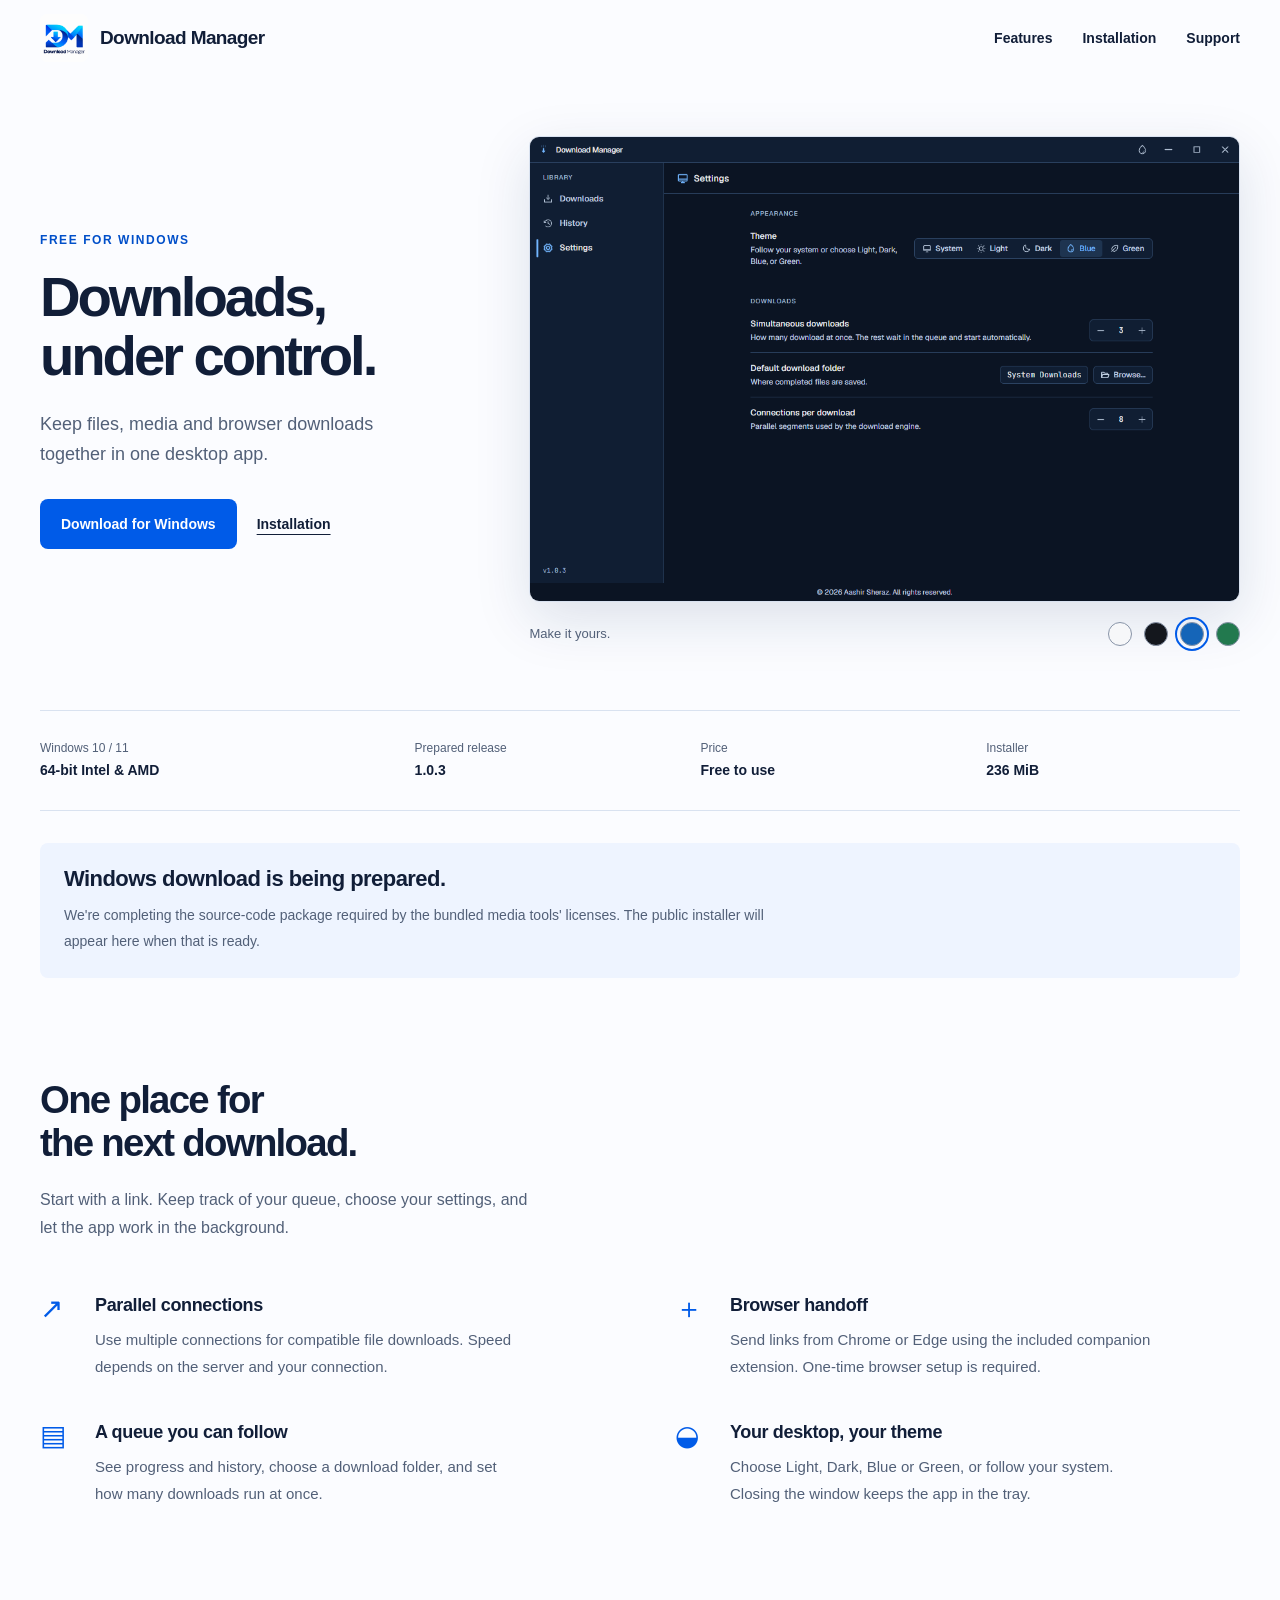
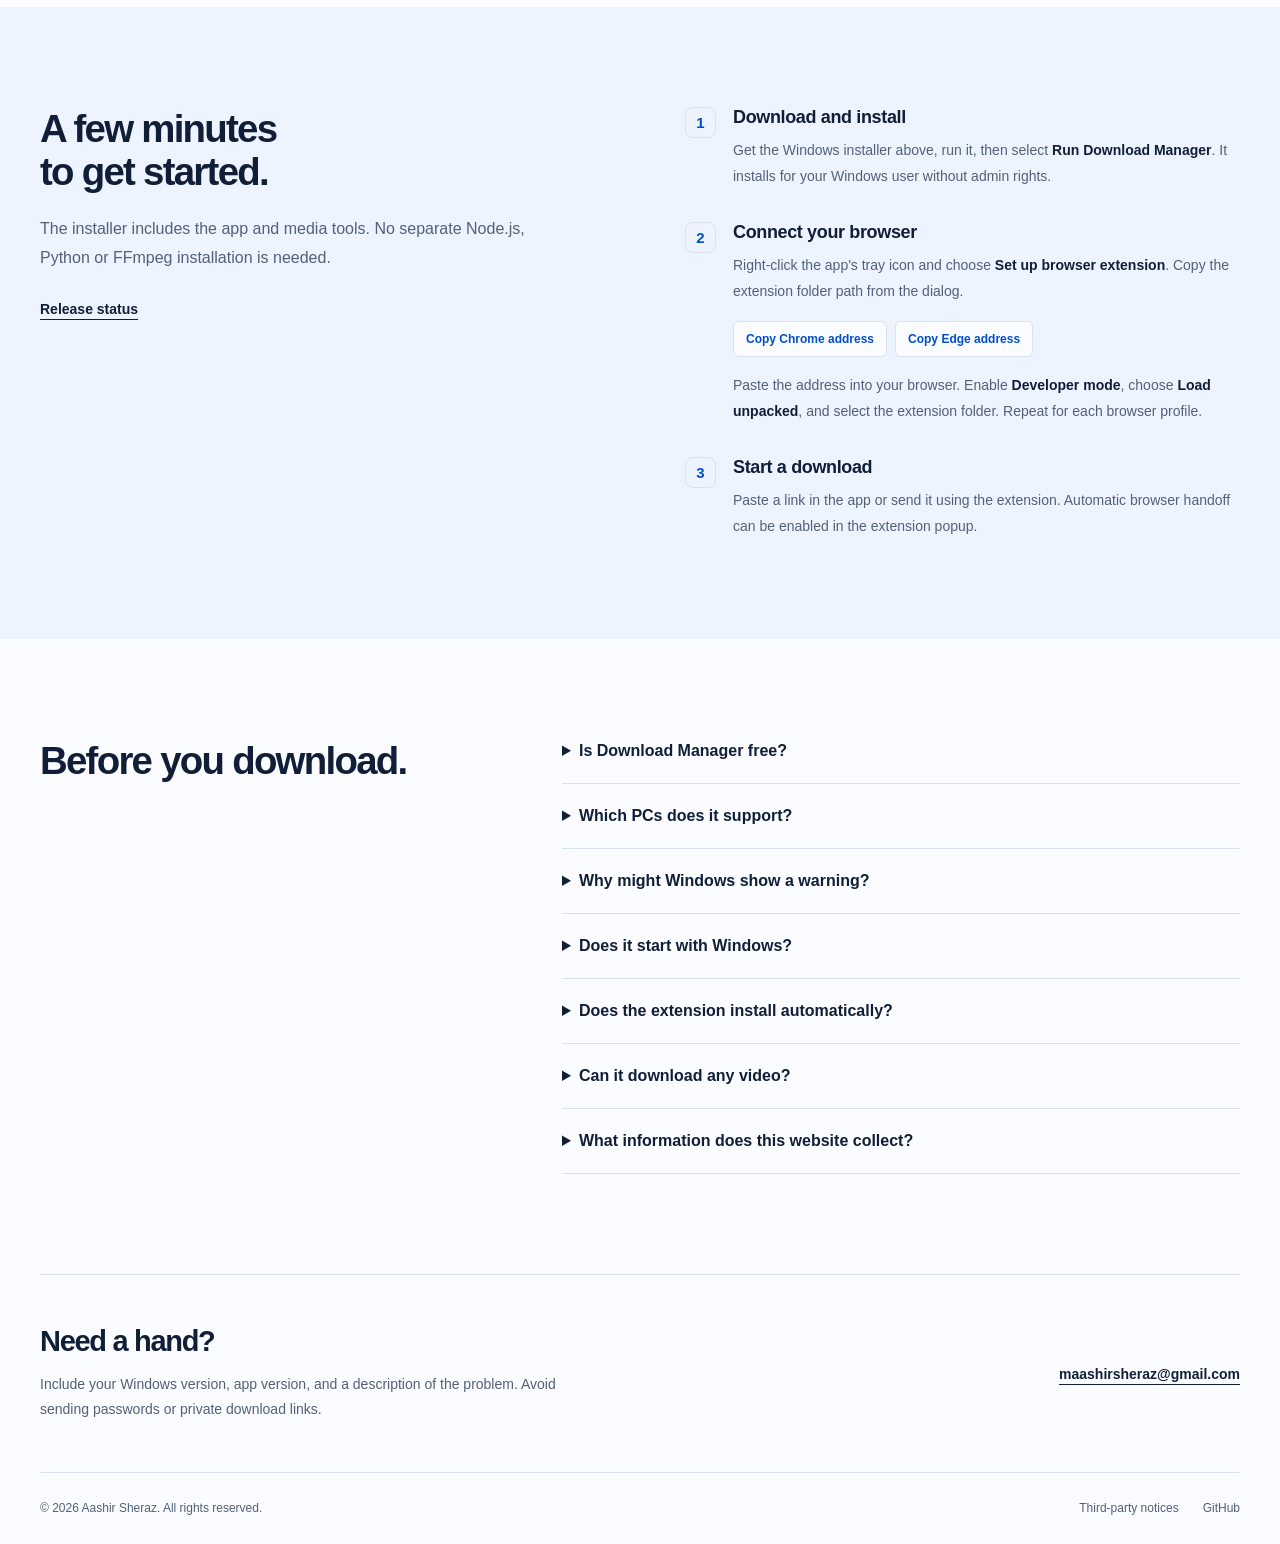
==== index.html @ 5e59c63c "Publish Download Manager website and third-party notices" ====
<!doctype html>
<html lang="en">
  <head>
    <meta charset="utf-8" />
    <meta name="viewport" content="width=device-width, initial-scale=1" />
    <meta name="color-scheme" content="light dark" />
    <meta
      name="description"
      content="Download Manager by Aashir Sheraz. A free Windows desktop app for organizing downloads, parallel connections and browser handoff."
    />
    <meta name="theme-color" content="#005be8" />
    <meta property="og:title" content="Download Manager | Free for Windows" />
    <meta
      property="og:description"
      content="Organize your downloads in one Windows app. Free to use, with a companion extension for Chrome and Edge."
    />
    <meta property="og:type" content="website" />
    <meta property="og:url" content="https://simplyaashir.github.io/download-manager/" />
    <meta
      property="og:image"
      content="https://simplyaashir.github.io/download-manager/assets/logo.png"
    />
    <meta name="referrer" content="strict-origin-when-cross-origin" />
    <title>Download Manager | Free for Windows</title>
    <link rel="canonical" href="https://simplyaashir.github.io/download-manager/" />
    <link rel="icon" type="image/png" href="assets/logo.png" />
    <link rel="preload" as="image" href="assets/app-blue.png" fetchpriority="high" />
    <link rel="stylesheet" href="styles.css" />
    <script src="site.js" defer></script>
  </head>
  <body>
    <a class="skip" href="#main">Skip to content</a>
    <header class="header wrap">
      <a class="brand" href="./" aria-label="Download Manager home"
        ><img src="assets/logo.png" width="48" height="48" alt="" /><span
          >Download Manager</span
        ></a
      >
      <nav aria-label="Main navigation">
        <a href="#features">Features</a><a href="#installation">Installation</a
        ><a href="mailto:maashirsheraz@gmail.com">Support</a>
      </nav>
    </header>
    <main id="main">
      <section class="hero wrap" aria-labelledby="hero-title">
        <div class="hero-copy">
          <p class="eyebrow">Free for Windows</p>
          <h1 id="hero-title">Downloads,<br />under control.</h1>
          <p class="intro">
            Keep files, media and browser downloads together in one desktop app.
          </p>
          <div class="actions">
            <a class="button primary" data-download href="#release-status"
              >Download for Windows</a
            ><a class="text-link" href="#installation">Installation</a>
          </div>
        </div>
        <figure class="preview">
          <img
            id="app-preview"
            src="assets/app-blue.png"
            width="1100"
            height="720"
            alt="Download Manager Settings in the Blue theme, showing appearance and download controls"
            fetchpriority="high"
          />
          <figcaption>
            <span>Make it yours.</span>
            <div class="theme-picker" role="group" aria-label="Preview app themes">
              <button
                class="swatch light"
                data-preview="light"
                aria-label="Preview Light theme"
                aria-pressed="false"
              ></button
              ><button
                class="swatch dark"
                data-preview="dark"
                aria-label="Preview Dark theme"
                aria-pressed="false"
              ></button
              ><button
                class="swatch blue"
                data-preview="blue"
                aria-label="Preview Blue theme"
                aria-pressed="true"
              ></button
              ><button
                class="swatch green"
                data-preview="green"
                aria-label="Preview Green theme"
                aria-pressed="false"
              ></button>
            </div>
          </figcaption>
        </figure>
      </section>
      <div class="compatibility wrap" aria-label="Download details">
        <p>Windows 10 / 11 <strong>64-bit Intel &amp; AMD</strong></p>
        <p>Prepared release <strong>1.0.3</strong></p>
        <p>Price <strong>Free to use</strong></p>
        <p>Installer <strong>236 MiB</strong></p>
      </div>
      <section
        id="release-status"
        class="wrap release-status"
        aria-labelledby="release-title"
      >
        <h2 id="release-title">Windows download is being prepared.</h2>
        <p>
          We're completing the source-code package required by the bundled media tools'
          licenses. The public installer will appear here when that is ready.
        </p>
      </section>
      <section
        id="features"
        class="features wrap section"
        aria-labelledby="features-title"
      >
        <div class="section-heading">
          <h2 id="features-title">One place for<br />the next download.</h2>
          <p>
            Start with a link. Keep track of your queue, choose your settings, and let the
            app work in the background.
          </p>
        </div>
        <div class="feature-grid">
          <article>
            <span class="feature-symbol" aria-hidden="true">↗</span>
            <h3>Parallel connections</h3>
            <p>
              Use multiple connections for compatible file downloads. Speed depends on the
              server and your connection.
            </p>
          </article>
          <article>
            <span class="feature-symbol" aria-hidden="true">＋</span>
            <h3>Browser handoff</h3>
            <p>
              Send links from Chrome or Edge using the included companion extension.
              One-time browser setup is required.
            </p>
          </article>
          <article>
            <span class="feature-symbol" aria-hidden="true">▤</span>
            <h3>A queue you can follow</h3>
            <p>
              See progress and history, choose a download folder, and set how many
              downloads run at once.
            </p>
          </article>
          <article>
            <span class="feature-symbol" aria-hidden="true">◒</span>
            <h3>Your desktop, your theme</h3>
            <p>
              Choose Light, Dark, Blue or Green, or follow your system. Closing the window
              keeps the app in the tray.
            </p>
          </article>
        </div>
      </section>
      <section
        id="installation"
        class="installation section"
        aria-labelledby="install-title"
      >
        <div class="wrap install-grid">
          <div>
            <h2 id="install-title">A few minutes<br />to get started.</h2>
            <p class="section-intro">
              The installer includes the app and media tools. No separate Node.js, Python
              or FFmpeg installation is needed.
            </p>
            <a class="text-link" href="#release-status">Release status</a>
          </div>
          <ol class="steps">
            <li>
              <h3>Download and install</h3>
              <p>
                Get the Windows installer above, run it, then select
                <strong>Run Download Manager</strong>. It installs for your Windows user
                without admin rights.
              </p>
            </li>
            <li>
              <h3>Connect your browser</h3>
              <p>
                Right-click the app's tray icon and choose
                <strong>Set up browser extension</strong>. Copy the extension folder path
                from the dialog.
              </p>
              <div class="browser-tools">
                <button class="copy-address" data-copy="chrome://extensions">
                  Copy Chrome address</button
                ><button class="copy-address" data-copy="edge://extensions">
                  Copy Edge address
                </button>
              </div>
              <p>
                Paste the address into your browser. Enable
                <strong>Developer mode</strong>, choose <strong>Load unpacked</strong>,
                and select the extension folder. Repeat for each browser profile.
              </p>
            </li>
            <li>
              <h3>Start a download</h3>
              <p>
                Paste a link in the app or send it using the extension. Automatic browser
                handoff can be enabled in the extension popup.
              </p>
            </li>
          </ol>
        </div>
      </section>
      <section class="faq wrap section" aria-labelledby="faq-title">
        <h2 id="faq-title">Before you download.</h2>
        <div class="faq-list">
          <details>
            <summary>Is Download Manager free?</summary>
            <p>
              Yes. Anyone can use Download Manager for free. The app remains copyrighted
              by Aashir Sheraz; third-party components retain their own licenses.
            </p>
          </details>
          <details>
            <summary>Which PCs does it support?</summary>
            <p>
              This installer is for Windows 10 and 11 on 64-bit Intel or AMD PCs. It is
              not a 32-bit, macOS, Linux or native Windows ARM build. Installation was
              tested on Windows 10.
            </p>
          </details>
          <details>
            <summary>Why might Windows show a warning?</summary>
            <p>
              The current installer is unsigned, so Windows may show an unknown-publisher
              or reputation warning. Download from this website's GitHub release and
              compare the SHA-256 checksum. A checksum confirms file integrity; it is not
              a publisher signature.
            </p>
          </details>
          <details>
            <summary>Does it start with Windows?</summary>
            <p>
              A fresh install enables background startup after Windows sign-in. You can
              change <strong>Start with Windows</strong> in the tray menu. Closing the
              window keeps the app active; choose <strong>Quit</strong> from the tray to
              stop it.
            </p>
          </details>
          <details>
            <summary>Does the extension install automatically?</summary>
            <p>
              The extension files come with the app, but Chrome and Edge require the
              one-time Load unpacked step above. It is not currently published in a
              browser extension store. After an app upgrade, reload the extension or
              restart the browser.
            </p>
          </details>
          <details>
            <summary>Can it download any video?</summary>
            <p>
              Media extraction depends on support for the website and format. Protected or
              sign-in-only media may not work. Only download content you have permission
              to save.
            </p>
          </details>
          <details>
            <summary>What information does this website collect?</summary>
            <p>
              This page has no analytics, advertising, forms or tracking cookies. GitHub
              hosts the website and installer and may process request information under
              its
              <a
                href="https://docs.github.com/en/site-policy/privacy-policies/github-general-privacy-statement"
                >privacy statement</a
              >. Download requests go to GitHub. Support email uses your email provider.
            </p>
          </details>
        </div>
      </section>
      <section class="support wrap" aria-labelledby="support-title">
        <div>
          <h2 id="support-title">Need a hand?</h2>
          <p>
            Include your Windows version, app version, and a description of the problem.
            Avoid sending passwords or private download links.
          </p>
        </div>
        <a class="text-link" href="mailto:maashirsheraz@gmail.com"
          >maashirsheraz@gmail.com</a
        >
      </section>
    </main>
    <footer class="footer wrap">
      <p>© 2026 Aashir Sheraz. All rights reserved.</p>
      <div>
        <a href="third-party.html">Third-party notices</a
        ><a href="https://github.com/simplyAashir/download-manager">GitHub</a>
      </div>
    </footer>
    <p id="copy-status" class="sr-only" role="status" aria-live="polite"></p>
  </body>
</html>
---- styles.css ----
/* Native CSS, with a restrained blue palette derived from the supplied logo. */
:root {
  color-scheme: light dark;
  --bg: #fbfcff;
  --surface: #eef4ff;
  --text: #111e38;
  --muted: #526078;
  --line: #d9e2f0;
  --accent: #005be8;
  --on-accent: #fff;
  --link: #004fc9;
  --button-hover: #004ac0;
}
* {
  box-sizing: border-box;
}
html {
  scroll-behavior: smooth;
  scroll-padding-top: 28px;
}
body {
  margin: 0;
  background: var(--bg);
  color: var(--text);
  font-family: 'Segoe UI', Arial, sans-serif;
  -webkit-font-smoothing: antialiased;
}
a {
  color: inherit;
  text-decoration: none;
}
button {
  font: inherit;
  cursor: pointer;
}
a,
button,
summary {
  -webkit-tap-highlight-color: transparent;
}
:focus-visible {
  outline: 3px solid var(--accent);
  outline-offset: 5px;
}
.wrap {
  width: min(1240px, calc(100% - 80px));
  margin-inline: auto;
}
.header {
  height: 76px;
  display: flex;
  align-items: center;
  justify-content: space-between;
  gap: 24px;
}
.brand {
  display: flex;
  align-items: center;
  gap: 12px;
  font-size: 19px;
  font-weight: 650;
  letter-spacing: -0.6px;
  white-space: nowrap;
}
.brand img {
  width: 48px;
  height: 48px;
  object-fit: contain;
  border-radius: 8px;
  background: #fff;
}
nav {
  display: flex;
  align-items: center;
  gap: 30px;
  font-size: 14px;
  font-weight: 600;
}
nav a:hover,
.text-link:hover,
.footer a:hover {
  color: var(--accent);
}
.hero {
  display: grid;
  grid-template-columns: 0.85fr 1.35fr;
  gap: 42px;
  align-items: center;
  min-height: 510px;
  padding-block: 60px 64px;
}
.eyebrow {
  font-size: 12px;
  font-weight: 700;
  letter-spacing: 0.13em;
  text-transform: uppercase;
  color: var(--link);
  margin: 0 0 20px;
}
h1 {
  font-size: clamp(44px, 4.4vw, 64px);
  letter-spacing: -0.055em;
  font-weight: 650;
  line-height: 1.06;
  margin: 0;
}
.intro {
  max-width: 345px;
  font-size: 18px;
  line-height: 1.65;
  color: var(--muted);
  margin: 24px 0 30px;
}
.actions {
  display: flex;
  align-items: center;
  gap: 20px;
  flex-wrap: wrap;
}
.button {
  display: inline-flex;
  align-items: center;
  justify-content: center;
  min-height: 50px;
  padding: 0 21px;
  border-radius: 8px;
  font-size: 14px;
  font-weight: 650;
  white-space: nowrap;
  transition:
    background 0.15s,
    transform 0.15s;
}
.primary {
  background: var(--accent);
  color: var(--on-accent);
}
.primary:hover {
  background: var(--button-hover);
}
.button:active {
  transform: translateY(1px);
}
.text-link {
  font-size: 14px;
  font-weight: 650;
  text-decoration: underline;
  text-decoration-thickness: 1px;
  text-underline-offset: 5px;
}
.preview {
  min-width: 0;
  margin: 0;
}
.preview > img {
  display: block;
  width: 100%;
  height: auto;
  border: 1px solid var(--line);
  border-radius: 10px;
  box-shadow: 0 18px 55px rgb(17 45 96 / 0.13);
}
figcaption {
  display: flex;
  justify-content: space-between;
  align-items: center;
  gap: 16px;
  margin-top: 20px;
  color: var(--muted);
  font-size: 13px;
}
.theme-picker {
  display: flex;
  gap: 12px;
  align-items: center;
}
.swatch {
  width: 24px;
  height: 24px;
  border: 1px solid #8894a8;
  border-radius: 50%;
  padding: 0;
  transition: transform 0.15s;
}
.swatch:hover {
  transform: scale(1.12);
}
.swatch[aria-pressed='true'] {
  outline: 2px solid var(--accent);
  outline-offset: 3px;
}
.swatch.light {
  background: #f6f7f9;
}
.swatch.dark {
  background: #14171d;
}
.swatch.blue {
  background: #1565b8;
}
.swatch.green {
  background: #22794e;
}
.compatibility {
  display: grid;
  grid-template-columns: 1.35fr repeat(3, 1fr);
  gap: 32px;
  padding-block: 28px;
  border-top: 1px solid var(--line);
  border-bottom: 1px solid var(--line);
}
.compatibility p {
  font-size: 12px;
  color: var(--muted);
  margin: 0;
  line-height: 1.65;
}
.compatibility strong {
  display: block;
  font-weight: 600;
  color: var(--text);
  font-size: 14px;
}
.section {
  padding-block: 100px;
}
h2 {
  font-size: clamp(30px, 3vw, 42px);
  line-height: 1.12;
  font-weight: 600;
  letter-spacing: -0.045em;
  margin: 0;
}
.section-heading {
  max-width: 580px;
}
.section-heading > p,
.section-intro {
  color: var(--muted);
  font-size: 16px;
  line-height: 1.8;
  margin: 22px 0 0;
  max-width: 490px;
}
.feature-grid {
  display: grid;
  grid-template-columns: 1fr 1fr;
  column-gap: 70px;
  row-gap: 42px;
  margin-top: 52px;
}
.feature-grid article {
  display: grid;
  grid-template-columns: 40px 1fr;
  column-gap: 15px;
}
.feature-symbol {
  grid-row: 1 / 3;
  color: var(--accent);
  font-size: 28px;
  font-weight: 400;
  line-height: 1;
}
h3 {
  font-size: 18px;
  font-weight: 650;
  letter-spacing: -0.02em;
  margin: 0 0 10px;
}
.feature-grid p {
  max-width: 430px;
  margin: 0;
  font-size: 15px;
  line-height: 1.8;
  color: var(--muted);
}
.installation {
  background: var(--surface);
}
.install-grid {
  display: grid;
  grid-template-columns: 1fr 1fr;
  gap: 90px;
}
.install-grid .text-link {
  display: inline-block;
  margin-top: 28px;
}
.steps {
  margin: 0;
  padding: 0;
  list-style: none;
  display: grid;
  gap: 32px;
  counter-reset: setup;
}
.steps li {
  position: relative;
  padding-left: 48px;
  counter-increment: setup;
}
.steps li::before {
  content: counter(setup);
  position: absolute;
  left: 0;
  top: 0;
  color: var(--link);
  font-size: 15px;
  font-weight: 650;
  border: 1px solid var(--line);
  border-radius: 8px;
  width: 29px;
  height: 29px;
  display: grid;
  place-items: center;
}
.steps p {
  font-size: 14px;
  line-height: 1.85;
  color: var(--muted);
  margin: 0;
}
.steps strong {
  font-weight: 600;
  color: var(--text);
}
.browser-tools {
  display: flex;
  gap: 8px;
  flex-wrap: wrap;
  margin-block: 16px;
}
.copy-address {
  border: 1px solid var(--line);
  background: var(--bg);
  color: var(--link);
  padding: 10px 12px;
  border-radius: 6px;
  font-size: 12px;
  font-weight: 600;
}
.copy-address:hover {
  border-color: var(--accent);
}
.faq {
  display: grid;
  grid-template-columns: 0.8fr 1.2fr;
  gap: 70px;
  align-items: start;
}
.faq-list {
  min-width: 0;
}
details {
  padding-block: 20px;
  border-bottom: 1px solid var(--line);
}
details:first-child {
  padding-top: 0;
}
summary {
  font-size: 16px;
  font-weight: 600;
  cursor: pointer;
  line-height: 1.5;
}
details p {
  color: var(--muted);
  font-size: 14px;
  line-height: 1.85;
  margin: 16px 0 0;
}
details a {
  color: var(--link);
  text-decoration: underline;
}
.support {
  border-top: 1px solid var(--line);
  display: flex;
  gap: 40px;
  align-items: center;
  justify-content: space-between;
  padding-block: 50px;
}
.support h2 {
  font-size: 29px;
}
.support p {
  color: var(--muted);
  font-size: 14px;
  line-height: 1.8;
  max-width: 560px;
  margin: 14px 0 0;
}
.support > a {
  white-space: nowrap;
}
.footer {
  border-top: 1px solid var(--line);
  padding-block: 26px;
  display: flex;
  align-items: center;
  justify-content: space-between;
  gap: 24px;
  color: var(--muted);
  font-size: 12px;
  line-height: 1.6;
}
.footer p {
  margin: 0;
}
.footer > div {
  display: flex;
  gap: 24px;
}
.skip {
  position: fixed;
  top: 8px;
  left: 8px;
  z-index: 1;
  transform: translateY(-150%);
  background: var(--bg);
  padding: 12px;
  color: var(--link);
}
.skip:focus {
  transform: none;
}
.sr-only {
  position: absolute;
  width: 1px;
  height: 1px;
  padding: 0;
  margin: -1px;
  overflow: hidden;
  clip: rect(0, 0, 0, 0);
  white-space: nowrap;
  border: 0;
}
.notice-page {
  max-width: 800px;
  padding-block: 60px 80px;
}
.notice-page h1 {
  font-size: 42px;
}
.notice-page h2 {
  font-size: 25px;
  margin-top: 40px;
}
.notice-page p,
.notice-page li {
  font-size: 16px;
  line-height: 1.8;
  color: var(--muted);
}
.notice-page a {
  color: var(--link);
  text-decoration: underline;
}
.notice-page ul {
  padding-left: 22px;
}
.notice-page code {
  overflow-wrap: anywhere;
}
@media (prefers-color-scheme: dark) {
  :root {
    --bg: #0d1421;
    --surface: #121f33;
    --text: #edf2fb;
    --muted: #b0bfd5;
    --line: #2b3b54;
    --accent: #2678ed;
    --on-accent: #fff;
    --link: #8bbcff;
    --button-hover: #1763ce;
  }
  .primary {
    background: #005be8;
  }
  .preview > img {
    box-shadow: 0 18px 55px rgb(0 0 0 / 0.2);
  }
}
@media (max-width: 1023px) {
  .wrap {
    width: calc(100% - 48px);
  }
  .hero {
    gap: 30px;
    grid-template-columns: 0.85fr 1.15fr;
  }
  .hero h1 {
    font-size: 46px;
  }
  .intro {
    font-size: 16px;
  }
  .actions {
    gap: 18px;
  }
  .install-grid,
  .faq {
    gap: 44px;
  }
  .feature-grid {
    column-gap: 40px;
  }
}
@media (max-width: 767px) {
  .wrap {
    width: calc(100% - 40px);
  }
  .header {
    height: 76px;
    gap: 12px;
  }
  .brand {
    font-size: 16px;
    gap: 8px;
  }
  .brand img {
    width: 38px;
    height: 38px;
  }
  nav {
    gap: 14px;
    font-size: 12px;
  }
  nav a:first-child {
    display: none;
  }
  .hero {
    grid-template-columns: 1fr;
    gap: 42px;
    min-height: 0;
    padding-block: 36px 40px;
  }
  .hero h1 {
    font-size: clamp(42px, 10vw, 64px);
  }
  .intro {
    max-width: 380px;
    margin-block: 20px 26px;
  }
  .compatibility {
    grid-template-columns: 1fr 1fr;
    gap: 22px;
    padding-block: 24px;
  }
  .section {
    padding-block: 64px;
  }
  .feature-grid {
    grid-template-columns: 1fr;
    gap: 30px;
    margin-top: 36px;
  }
  .install-grid,
  .faq {
    grid-template-columns: 1fr;
    gap: 38px;
  }
  .support {
    align-items: flex-start;
    flex-direction: column;
    gap: 20px;
    padding-block: 36px;
  }
  .footer {
    flex-direction: column;
    align-items: flex-start;
    gap: 14px;
  }
  .notice-page {
    padding-top: 40px;
  }
  .notice-page h1 {
    font-size: 36px;
  }
}
@media (max-width: 380px) {
  .header nav a:last-child {
    display: none;
  }
  .brand {
    font-size: 15px;
  }
}
@media (prefers-reduced-motion: reduce) {
  html {
    scroll-behavior: auto;
  }
  *,
  *::before,
  *::after {
    transition: none !important;
  }
}

.release-status {
  margin-top: 32px;
  padding: 24px;
  background: var(--surface);
  border-radius: 8px;
}
.release-status h2 {
  font-size: 22px;
  letter-spacing: -0.025em;
}
.release-status p {
  color: var(--muted);
  font-size: 14px;
  line-height: 1.8;
  max-width: 720px;
  margin: 12px 0 0;
}
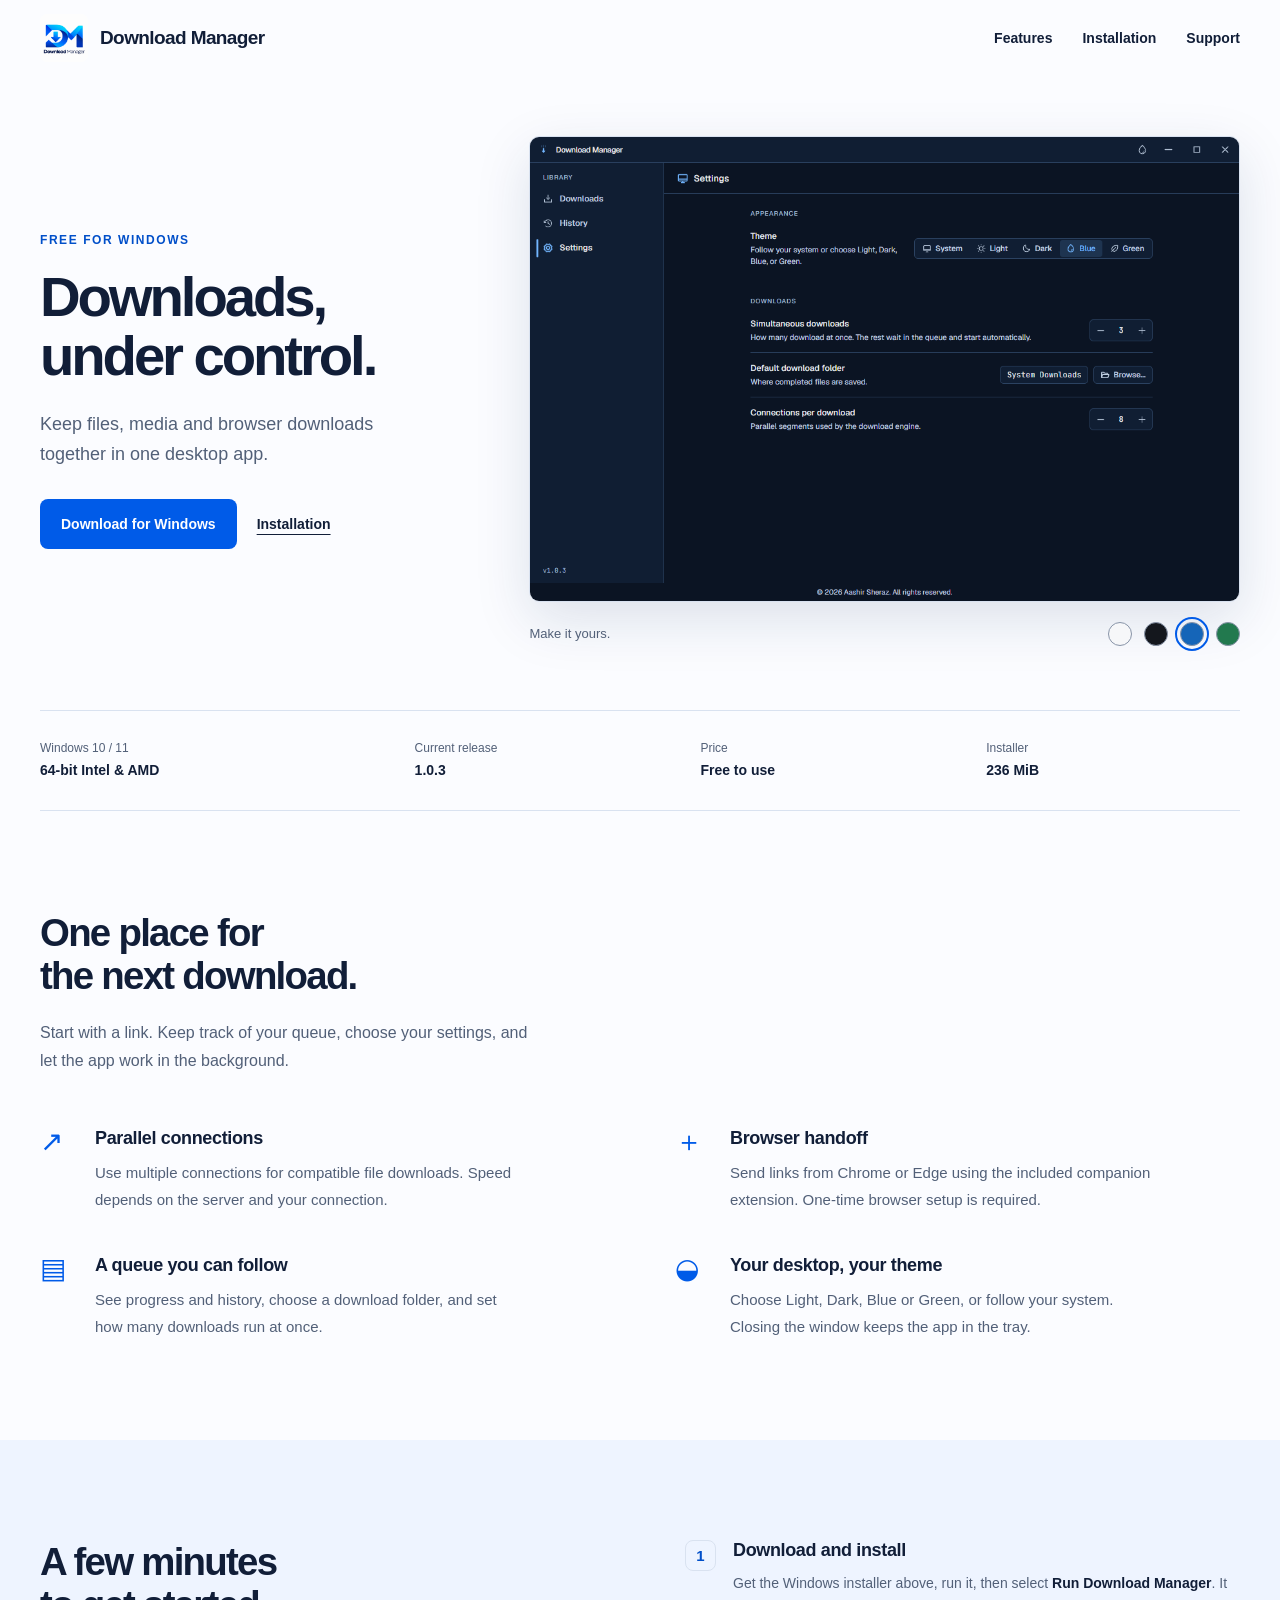
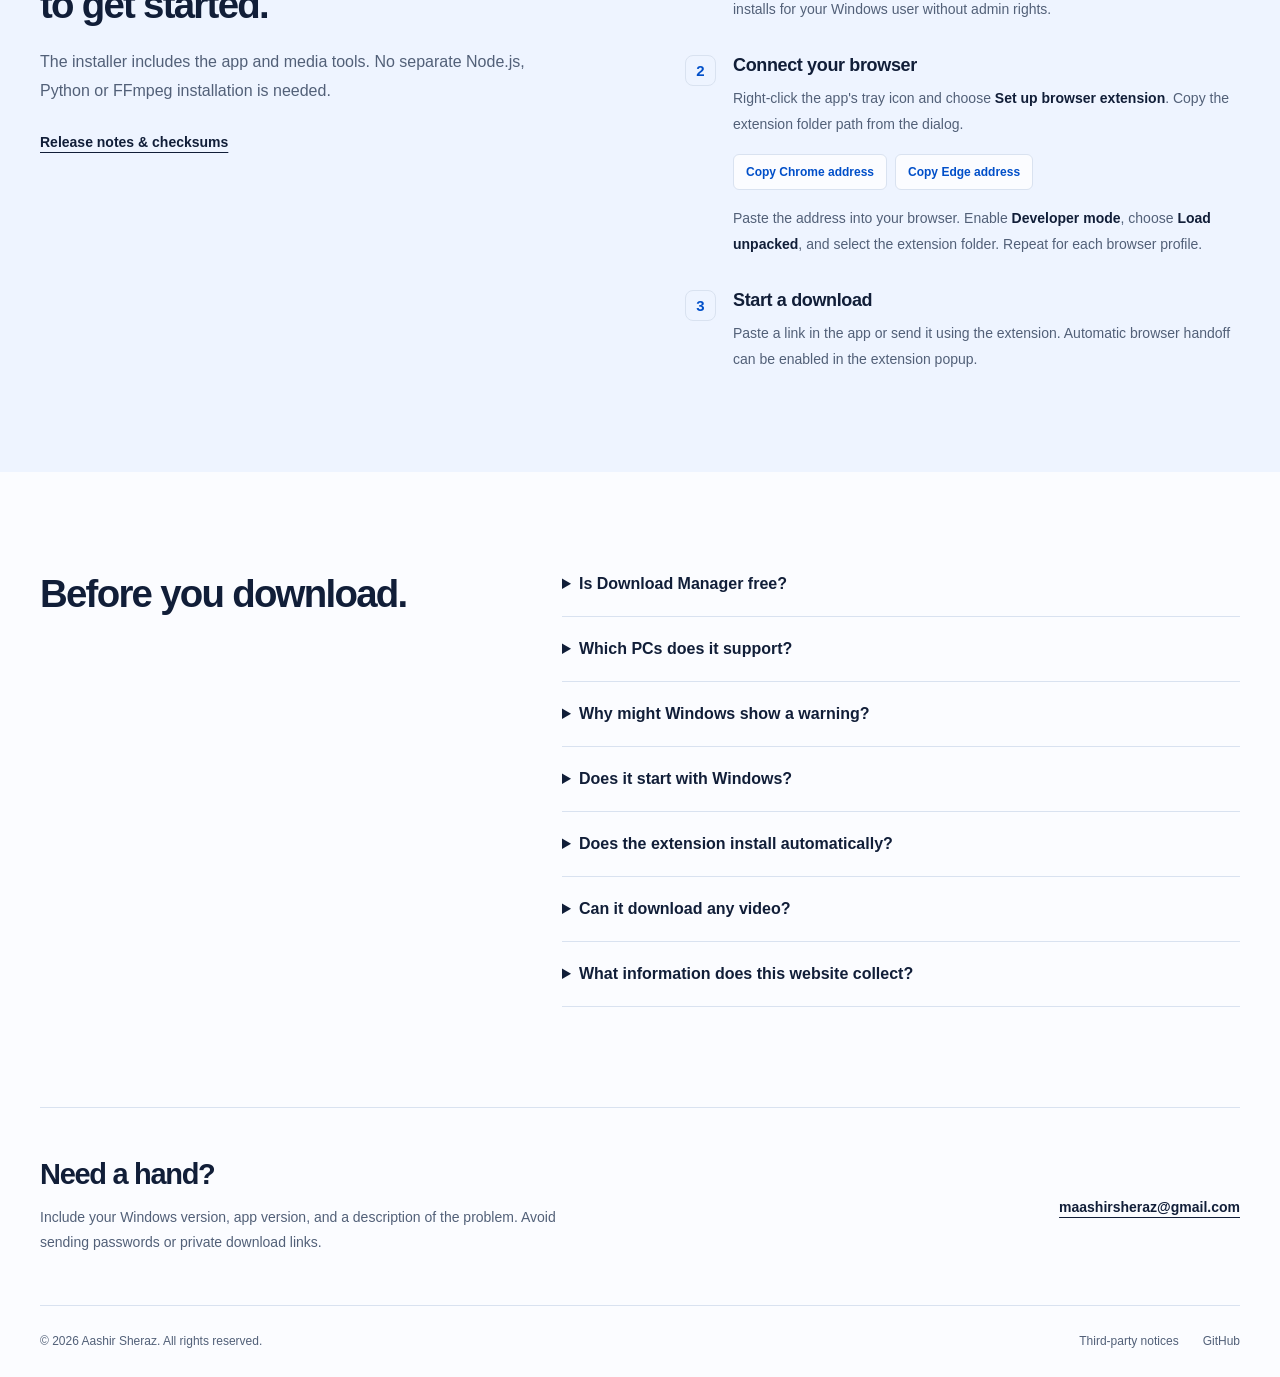
==== commit 26b2d0b8: "Connect Windows download button to published installer" ====
--- a/index.html
+++ b/index.html
@@ -50,7 +50,10 @@
             Keep files, media and browser downloads together in one desktop app.
           </p>
           <div class="actions">
-            <a class="button primary" data-download href="#release-status"
+            <a
+              class="button primary"
+              data-download
+              href="https://github.com/simplyAashir/download-manager/releases/download/v1.0.3/DownloadManager-Setup-1.0.3-x64.exe"
               >Download for Windows</a
             ><a class="text-link" href="#installation">Installation</a>
           </div>
@@ -97,21 +100,10 @@
       </section>
       <div class="compatibility wrap" aria-label="Download details">
         <p>Windows 10 / 11 <strong>64-bit Intel &amp; AMD</strong></p>
-        <p>Prepared release <strong>1.0.3</strong></p>
+        <p>Current release <strong>1.0.3</strong></p>
         <p>Price <strong>Free to use</strong></p>
         <p>Installer <strong>236 MiB</strong></p>
       </div>
-      <section
-        id="release-status"
-        class="wrap release-status"
-        aria-labelledby="release-title"
-      >
-        <h2 id="release-title">Windows download is being prepared.</h2>
-        <p>
-          We're completing the source-code package required by the bundled media tools'
-          licenses. The public installer will appear here when that is ready.
-        </p>
-      </section>
       <section
         id="features"
         class="features wrap section"
@@ -171,7 +163,11 @@
               The installer includes the app and media tools. No separate Node.js, Python
               or FFmpeg installation is needed.
             </p>
-            <a class="text-link" href="#release-status">Release status</a>
+            <a
+              class="text-link"
+              href="https://github.com/simplyAashir/download-manager/releases/tag/v1.0.3"
+              >Release notes &amp; checksums</a
+            >
           </div>
           <ol class="steps">
             <li>
